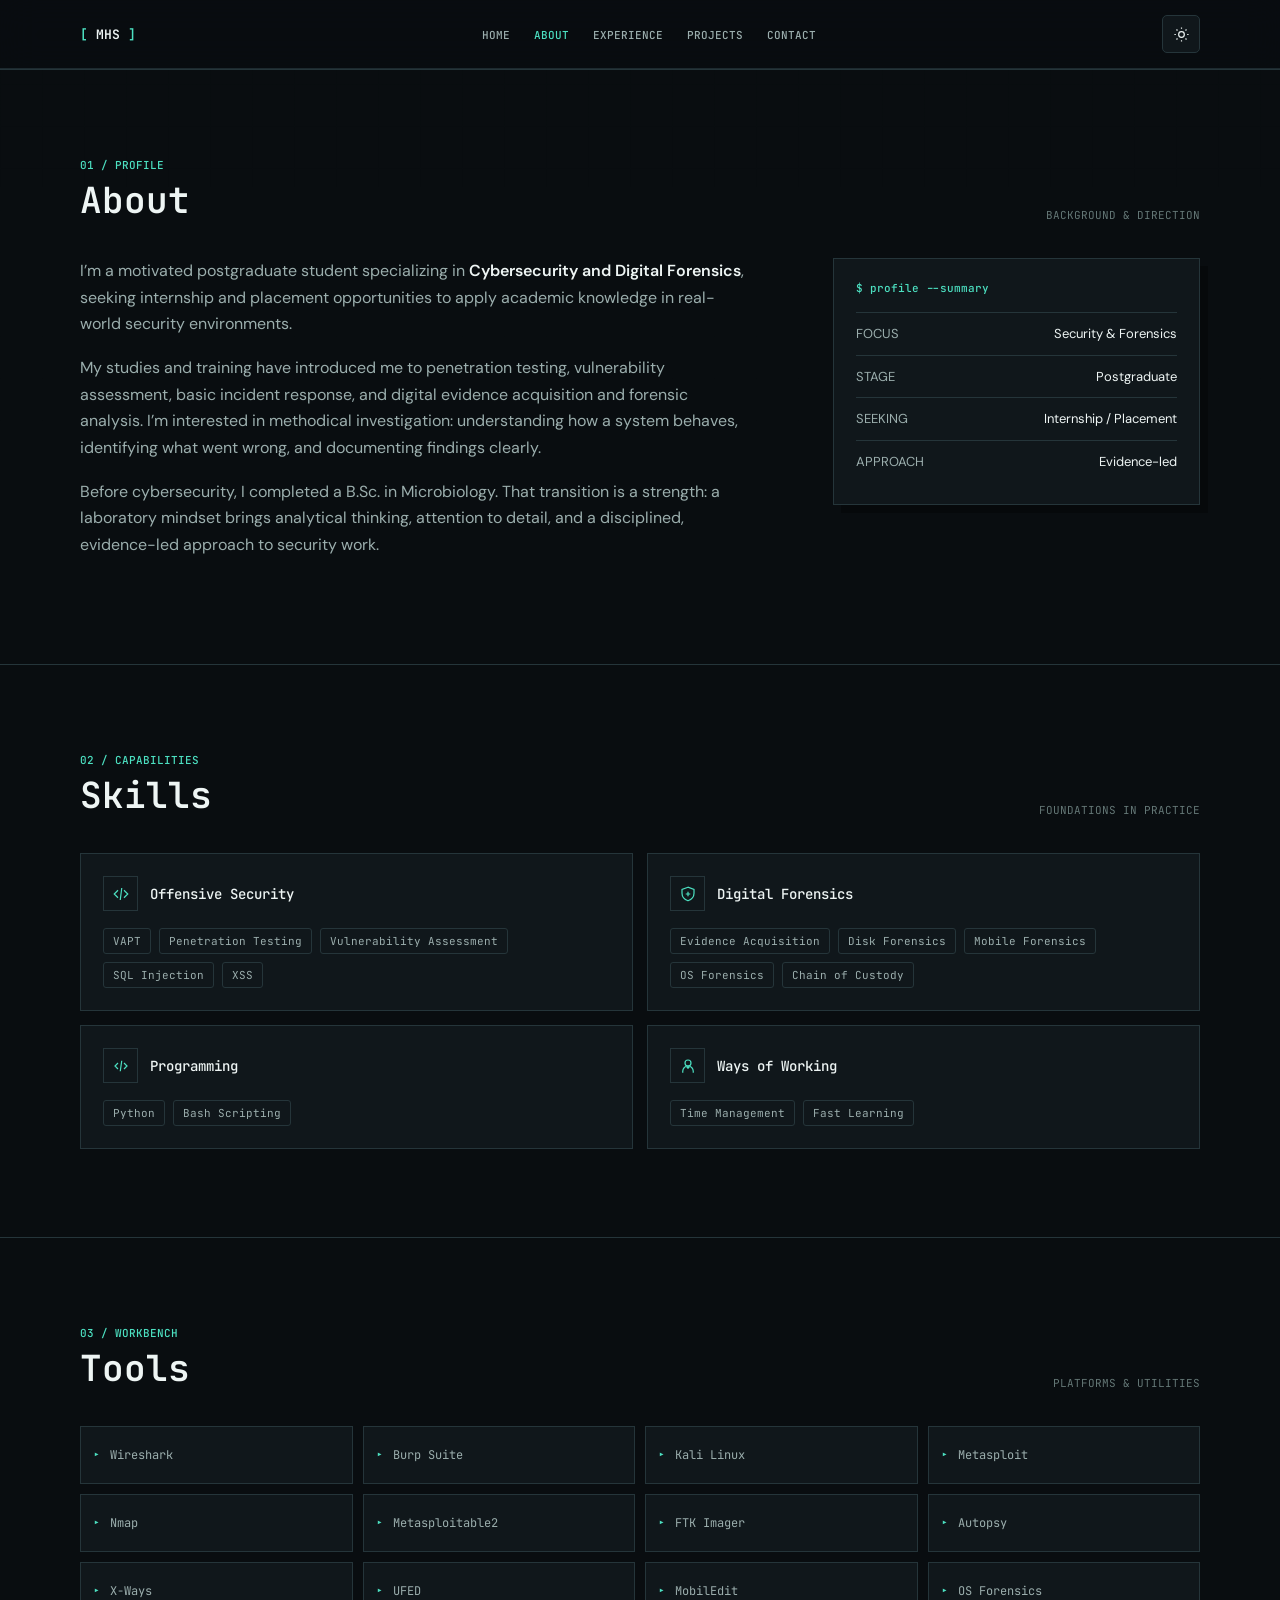
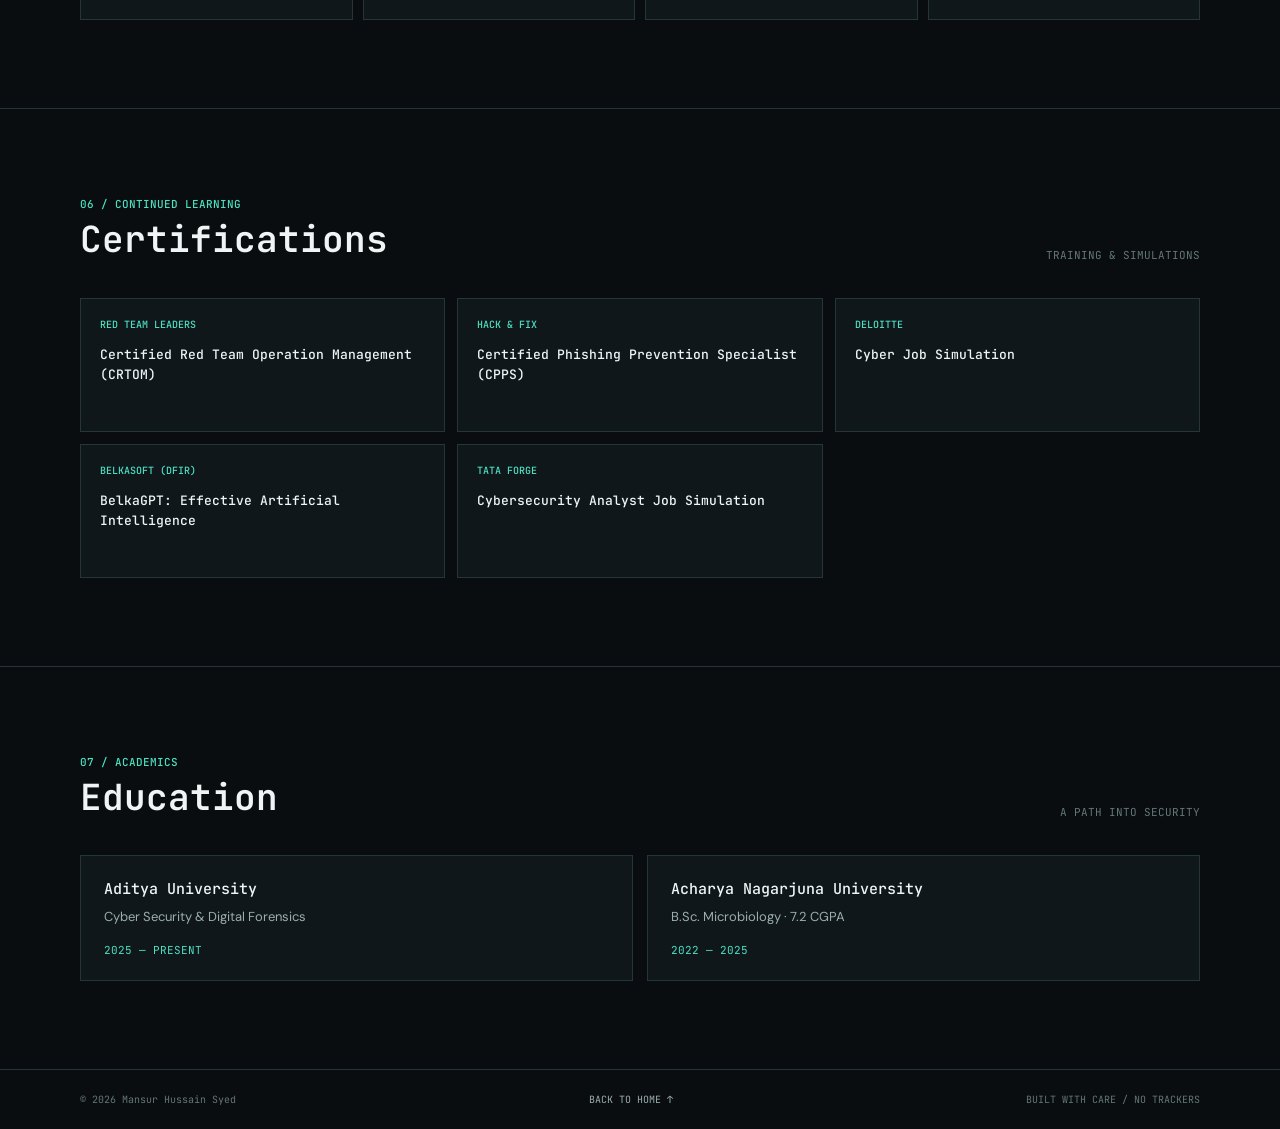
==== about.html @ 6e328277 "Add portfolio website" ====
<!doctype html>
<html lang="en">
<head>
  <meta charset="utf-8">
  <meta name="viewport" content="width=device-width, initial-scale=1">
  <meta name="theme-color" content="#090d10">
  <meta name="description" content="Skills, tools, certifications and education in Cyber Security and Digital Forensics.">
  <meta property="og:type" content="website">
  <meta property="og:title" content="About | Mansur Hussain Syed">
  <meta property="og:description" content="Skills, tools, certifications and education in Cyber Security and Digital Forensics.">
  <title>About | Mansur Hussain Syed</title>
  <link rel="icon" href="data:image/svg+xml,%3Csvg xmlns='http://www.w3.org/2000/svg' viewBox='0 0 100 100'%3E%3Ctext y='.9em' font-size='84'%3E%F0%9F%94%92%3C/text%3E%3C/svg%3E">
  <link rel="preconnect" href="https://fonts.googleapis.com">
  <link rel="preconnect" href="https://fonts.gstatic.com" crossorigin>
  <link href="https://fonts.googleapis.com/css2?family=DM+Sans:wght@400;500;600;700&family=JetBrains+Mono:wght@400;500;600;700&display=swap" rel="stylesheet">
  <link rel="stylesheet" href="styles.css">
</head>
<body data-page="about">
  <a class="skip-link" href="#main">Skip to content</a>
  <header class="site-header">
    <div class="wrap nav-shell">
      <a class="brand" href="index.html" aria-label="Mansur Hussain Syed, home"><span class="brand-mark">[</span> MHS <span class="brand-mark">]</span></a>
      <nav aria-label="Main navigation"><ul class="nav-links" id="nav-links"><li><a href="index.html">HOME</a></li><li><a href="about.html" aria-current="page">ABOUT</a></li><li><a href="experience.html">EXPERIENCE</a></li><li><a href="projects.html">PROJECTS</a></li><li><a href="contact.html">CONTACT</a></li></ul></nav>
      <div class="nav-right">
        <button class="icon-button" id="theme-toggle" type="button" aria-label="Switch to light theme" title="Switch theme"><svg id="theme-icon" viewBox="0 0 24 24" fill="none" stroke="currentColor" stroke-width="1.7" aria-hidden="true"><circle cx="12" cy="12" r="4"/><path d="M12 2v2m0 16v2M4.93 4.93l1.42 1.42m11.3 11.3 1.42 1.42M2 12h2m16 0h2M4.93 19.07l1.42-1.42m11.3-11.3 1.42-1.42"/></svg></button>
        <button class="icon-button menu-toggle" id="menu-toggle" type="button" aria-expanded="false" aria-controls="nav-links" aria-label="Open navigation menu" title="Open menu"><svg viewBox="0 0 24 24" fill="none" stroke="currentColor" stroke-width="1.7" aria-hidden="true"><path d="M4 7h16M4 12h16M4 17h16"/></svg></button>
      </div>
    </div>
  </header>
  <main id="main">
<section id="about" aria-labelledby="about-title">
      <div class="wrap reveal">
        <div class="section-head"><div><p class="section-index">01 / PROFILE</p><h2 class="section-title" id="about-title">About</h2></div><p class="section-note">BACKGROUND &amp; DIRECTION</p></div>
        <div class="about-layout">
          <div class="about-copy">
            <p>I’m a motivated postgraduate student specializing in <strong>Cybersecurity and Digital Forensics</strong>, seeking internship and placement opportunities to apply academic knowledge in real-world security environments.</p>
            <p>My studies and training have introduced me to penetration testing, vulnerability assessment, basic incident response, and digital evidence acquisition and forensic analysis. I’m interested in methodical investigation: understanding how a system behaves, identifying what went wrong, and documenting findings clearly.</p>
            <p>Before cybersecurity, I completed a B.Sc. in Microbiology. That transition is a strength: a laboratory mindset brings analytical thinking, attention to detail, and a disciplined, evidence-led approach to security work.</p>
          </div>
          <aside class="about-aside" aria-label="Current profile">
            <p class="aside-label">$ profile --summary</p>
            <div class="aside-row"><span>FOCUS</span><span>Security &amp; Forensics</span></div>
            <div class="aside-row"><span>STAGE</span><span>Postgraduate</span></div>
            <div class="aside-row"><span>SEEKING</span><span>Internship / Placement</span></div>
            <div class="aside-row"><span>APPROACH</span><span>Evidence-led</span></div>
          </aside>
        </div>
      </div>
    </section>

<section id="skills" aria-labelledby="skills-title">
      <div class="wrap reveal">
        <div class="section-head"><div><p class="section-index">02 / CAPABILITIES</p><h2 class="section-title" id="skills-title">Skills</h2></div><p class="section-note">FOUNDATIONS IN PRACTICE</p></div>
        <div class="card-grid">
          <article class="panel skill-card"><div class="skill-head"><span class="skill-icon"><svg viewBox="0 0 24 24" fill="none" stroke="currentColor" stroke-width="1.6" aria-hidden="true"><path d="m8 7-5 5 5 5m8-10 5 5-5 5m-3-13-2 16"/></svg></span><h3>Offensive Security</h3></div><div class="tags"><span class="tag">VAPT</span><span class="tag">Penetration Testing</span><span class="tag">Vulnerability Assessment</span><span class="tag">SQL Injection</span><span class="tag">XSS</span></div></article>
          <article class="panel skill-card"><div class="skill-head"><span class="skill-icon"><svg viewBox="0 0 24 24" fill="none" stroke="currentColor" stroke-width="1.6" aria-hidden="true"><path d="M12 3 4 6v5c0 5 3.4 8.3 8 10 4.6-1.7 8-5 8-10V6l-8-3Z"/><path d="M9 12h6m-3-3v6"/></svg></span><h3>Digital Forensics</h3></div><div class="tags"><span class="tag">Evidence Acquisition</span><span class="tag">Disk Forensics</span><span class="tag">Mobile Forensics</span><span class="tag">OS Forensics</span><span class="tag">Chain of Custody</span></div></article>
          <article class="panel skill-card"><div class="skill-head"><span class="skill-icon"><svg viewBox="0 0 24 24" fill="none" stroke="currentColor" stroke-width="1.6" aria-hidden="true"><path d="m8 8-4 4 4 4m8-8 4 4-4 4m-3-11-2 14"/></svg></span><h3>Programming</h3></div><div class="tags"><span class="tag">Python</span><span class="tag">Bash Scripting</span></div></article>
          <article class="panel skill-card"><div class="skill-head"><span class="skill-icon"><svg viewBox="0 0 24 24" fill="none" stroke="currentColor" stroke-width="1.6" aria-hidden="true"><circle cx="12" cy="8" r="4"/><path d="M5 21v-2a7 7 0 0 1 14 0v2M12 12v4m-2-2h4"/></svg></span><h3>Ways of Working</h3></div><div class="tags"><span class="tag">Time Management</span><span class="tag">Fast Learning</span></div></article>
        </div>
      </div>
    </section>

<section id="tools" aria-labelledby="tools-title">
      <div class="wrap reveal">
        <div class="section-head"><div><p class="section-index">03 / WORKBENCH</p><h2 class="section-title" id="tools-title">Tools</h2></div><p class="section-note">PLATFORMS &amp; UTILITIES</p></div>
        <div class="tools-grid" aria-label="Security and forensic tools"><div class="tool">Wireshark</div><div class="tool">Burp Suite</div><div class="tool">Kali Linux</div><div class="tool">Metasploit</div><div class="tool">Nmap</div><div class="tool">Metasploitable2</div><div class="tool">FTK Imager</div><div class="tool">Autopsy</div><div class="tool">X-Ways</div><div class="tool">UFED</div><div class="tool">MobilEdit</div><div class="tool">OS Forensics</div></div>
      </div>
    </section>

<section id="certifications" aria-labelledby="certifications-title">
      <div class="wrap reveal">
        <div class="section-head"><div><p class="section-index">06 / CONTINUED LEARNING</p><h2 class="section-title" id="certifications-title">Certifications</h2></div><p class="section-note">TRAINING &amp; SIMULATIONS</p></div>
        <div class="cert-grid">
          <article class="panel cert"><p class="cert-issuer">Red Team Leaders</p><h3>Certified Red Team Operation Management (CRTOM)</h3></article>
          <article class="panel cert"><p class="cert-issuer">Hack &amp; Fix</p><h3>Certified Phishing Prevention Specialist (CPPS)</h3></article>
          <article class="panel cert"><p class="cert-issuer">Deloitte</p><h3>Cyber Job Simulation</h3></article>
          <article class="panel cert"><p class="cert-issuer">Belkasoft (DFIR)</p><h3>BelkaGPT: Effective Artificial Intelligence</h3></article>
          <article class="panel cert"><p class="cert-issuer">TATA Forge</p><h3>Cybersecurity Analyst Job Simulation</h3></article>
        </div>
      </div>
    </section>

<section id="education" aria-labelledby="education-title">
      <div class="wrap reveal">
        <div class="section-head"><div><p class="section-index">07 / ACADEMICS</p><h2 class="section-title" id="education-title">Education</h2></div><p class="section-note">A PATH INTO SECURITY</p></div>
        <div class="education-grid">
          <article class="panel education-card"><h3>Aditya University</h3><p>Cyber Security &amp; Digital Forensics</p><p class="edu-date">2025 — PRESENT</p></article>
          <article class="panel education-card"><h3>Acharya Nagarjuna University</h3><p>B.Sc. Microbiology · 7.2 CGPA</p><p class="edu-date">2022 — 2025</p></article>
        </div>
      </div>
    </section>
  </main>
  <footer class="site-footer"><div class="wrap footer-inner"><span>© 2026 Mansur Hussain Syed</span><a href="index.html">BACK TO HOME ↑</a><span>BUILT WITH CARE / NO TRACKERS</span></div></footer>
  <script src="script.js"></script>
</body>
</html>
---- styles.css ----
:root {
      color-scheme: dark;
      --bg: #090d10;
      --surface: #10171b;
      --surface-2: #141e22;
      --line: #25353a;
      --text: #eef5f4;
      --muted: #9baead;
      --faint: #647776;
      --accent: #4ce0c1;
      --accent-dim: rgba(76, 224, 193, .12);
      --shadow: rgba(0, 0, 0, .28);
      --mono: "JetBrains Mono", Consolas, monospace;
      --sans: "DM Sans", "Segoe UI", sans-serif;
      --content: 1120px;
    }
    :root[data-theme="light"] {
      color-scheme: light;
      --bg: #f1f6f4;
      --surface: #ffffff;
      --surface-2: #e8f1ee;
      --line: #cad9d5;
      --text: #12221f;
      --muted: #4f6661;
      --faint: #70847f;
      --accent: #007e69;
      --accent-dim: rgba(0, 126, 105, .1);
      --shadow: rgba(19, 46, 39, .08);
    }
    *, *::before, *::after { box-sizing: border-box; }
    html { scroll-behavior: smooth; scroll-padding-top: 88px; }
    body { margin: 0; background: var(--bg); color: var(--text); font-family: var(--sans); line-height: 1.65; transition: background .25s, color .25s; }
    body::before { position: fixed; inset: 0; z-index: -1; content: ""; opacity: .16; pointer-events: none; background-image: linear-gradient(rgba(76,224,193,.035) 1px, transparent 1px), linear-gradient(90deg, rgba(76,224,193,.035) 1px, transparent 1px); background-size: 42px 42px; mask-image: linear-gradient(to bottom, black, transparent 75%); }
    a { color: inherit; }
    button, input, textarea { font: inherit; }
    button, a { -webkit-tap-highlight-color: transparent; }
    button:focus-visible, a:focus-visible, input:focus-visible, textarea:focus-visible { outline: 2px solid var(--accent); outline-offset: 4px; }
    ::selection { color: var(--bg); background: var(--accent); }
    .wrap { width: min(calc(100% - 48px), var(--content)); margin-inline: auto; }
    .mono { font-family: var(--mono); }
    .skip-link { position: fixed; top: 8px; left: 8px; z-index: 100; padding: 10px 14px; transform: translateY(-160%); background: var(--accent); color: #06100e; }
    .skip-link:focus { transform: translateY(0); }
    .site-header { position: sticky; top: 0; z-index: 20; border-bottom: 1px solid color-mix(in srgb, var(--line) 75%, transparent); background: color-mix(in srgb, var(--bg) 88%, transparent); backdrop-filter: blur(18px); }
    .nav-shell { min-height: 68px; display: flex; align-items: center; justify-content: space-between; gap: 22px; }
    .brand { text-decoration: none; font: 600 13px var(--mono); white-space: nowrap; }
    .brand-mark { color: var(--accent); }
    .nav-right, .nav-links { display: flex; align-items: center; }
    .nav-right { gap: 18px; }
    .nav-links { gap: clamp(12px, 2vw, 24px); list-style: none; margin: 0; padding: 0; }
    .nav-links a { color: var(--muted); text-decoration: none; font: 500 11px var(--mono); transition: color .2s; }
    .nav-links a:hover { color: var(--accent); }
    .icon-button { width: 38px; height: 38px; display: inline-grid; place-items: center; padding: 0; border: 1px solid var(--line); border-radius: 5px; background: var(--surface); color: var(--text); cursor: pointer; transition: border-color .2s, color .2s, box-shadow .2s; }
    .icon-button:hover { border-color: var(--accent); color: var(--accent); box-shadow: 0 0 18px var(--accent-dim); }
    .icon-button svg { width: 17px; height: 17px; }
    .menu-toggle { display: none; }
    .hero { min-height: min(770px, calc(100svh - 68px)); display: grid; align-items: center; padding-block: 92px 110px; position: relative; overflow: hidden; }
    .hero::after { content: ""; position: absolute; width: 420px; height: 420px; border: 1px solid var(--line); border-radius: 50%; right: -220px; top: 12%; box-shadow: 0 0 0 45px color-mix(in srgb, var(--line) 25%, transparent), 0 0 0 90px color-mix(in srgb, var(--line) 14%, transparent); pointer-events: none; }
    .hero-inner { position: relative; z-index: 1; max-width: 830px; }
    .eyebrow { margin: 0 0 20px; color: var(--accent); font: 500 12px var(--mono); letter-spacing: 0; }
    .hero h1 { max-width: 850px; margin: 0; font: 600 clamp(42px, 7.4vw, 82px)/1.08 var(--mono); letter-spacing: 0; }
    .hero h1 span { color: var(--accent); }
    .terminal-line { min-height: 36px; display: flex; align-items: center; gap: 10px; margin: 26px 0 14px; color: var(--muted); font: 500 clamp(14px, 2vw, 18px) var(--mono); }
    .terminal-prompt { color: var(--accent); }
    .typed-role { color: var(--text); }
    .cursor { width: 9px; height: 1.05em; background: var(--accent); animation: blink 1s steps(2, start) infinite; }
    @keyframes blink { to { visibility: hidden; } }
    .hero-copy { max-width: 630px; margin: 0; color: var(--muted); font-size: 17px; }
    .hero-actions { display: flex; flex-wrap: wrap; gap: 12px; margin-top: 32px; }
    .button { min-height: 46px; display: inline-flex; align-items: center; justify-content: center; gap: 9px; padding: 11px 16px; border: 1px solid var(--line); border-radius: 4px; background: transparent; color: var(--text); text-decoration: none; font: 500 12px var(--mono); transition: transform .2s, border-color .2s, background .2s, box-shadow .2s; cursor: pointer; }
    .button:hover { transform: translateY(-2px); border-color: var(--accent); box-shadow: 0 0 20px var(--accent-dim); }
    .button-primary { border-color: var(--accent); background: var(--accent); color: #05120f; }
    .button-primary:hover { background: transparent; color: var(--accent); }
    .button svg { width: 15px; height: 15px; }
    .hero-meta { display: flex; flex-wrap: wrap; gap: 20px; margin-top: 52px; color: var(--faint); font: 11px var(--mono); }
    .hero-meta span::before { content: "// "; color: var(--accent); }
    section { padding-block: 88px; border-top: 1px solid var(--line); }
    .section-head { display: flex; align-items: end; justify-content: space-between; gap: 18px; margin-bottom: 36px; }
    .section-index { margin: 0 0 7px; color: var(--accent); font: 500 11px var(--mono); }
    .section-title { margin: 0; font: 600 clamp(25px, 4vw, 36px)/1.2 var(--mono); letter-spacing: 0; }
    .section-note { margin: 0; color: var(--faint); font: 11px var(--mono); }
    .about-layout { display: grid; grid-template-columns: 1.5fr .8fr; gap: 64px; align-items: start; }
    .about-copy p { max-width: 670px; margin: 0 0 18px; color: var(--muted); font-size: 16px; }
    .about-copy strong { color: var(--text); font-weight: 600; }
    .about-aside { padding: 22px; border: 1px solid var(--line); background: var(--surface); box-shadow: 8px 8px 0 var(--shadow); }
    .aside-label { margin: 0 0 17px; color: var(--accent); font: 500 11px var(--mono); }
    .aside-row { display: flex; justify-content: space-between; gap: 14px; padding: 10px 0; border-top: 1px solid var(--line); color: var(--muted); font-size: 13px; }
    .aside-row span:last-child { color: var(--text); text-align: right; }
    .card-grid { display: grid; grid-template-columns: repeat(2, minmax(0, 1fr)); gap: 14px; }
    .panel { min-width: 0; border: 1px solid var(--line); background: var(--surface); transition: transform .22s, border-color .22s, box-shadow .22s; }
    .panel:hover { transform: translateY(-3px); border-color: var(--accent); box-shadow: 0 8px 28px var(--shadow), 0 0 18px var(--accent-dim); }
    .skill-card { padding: 22px; }
    .skill-head { display: flex; align-items: center; gap: 12px; margin-bottom: 17px; }
    .skill-icon { width: 35px; height: 35px; flex: 0 0 auto; display: grid; place-items: center; border: 1px solid var(--line); color: var(--accent); }
    .skill-icon svg { width: 18px; height: 18px; }
    .skill-card h3 { margin: 0; font: 500 14px var(--mono); }
    .tags { display: flex; flex-wrap: wrap; gap: 8px; }
    .tag { padding: 5px 9px; border: 1px solid var(--line); border-radius: 3px; color: var(--muted); font: 11px var(--mono); }
    .tools-grid { display: grid; grid-template-columns: repeat(4, minmax(0, 1fr)); gap: 10px; }
    .tool { min-height: 58px; display: flex; align-items: center; gap: 10px; padding: 12px; border: 1px solid var(--line); background: var(--surface); color: var(--muted); font: 12px var(--mono); transition: border-color .2s, color .2s, background .2s; }
    .tool::before { content: "▸"; color: var(--accent); }
    .tool:hover { border-color: var(--accent); color: var(--text); background: var(--surface-2); }
    .timeline { position: relative; margin-left: 9px; padding-left: 29px; border-left: 1px solid var(--line); }
    .timeline-item { position: relative; padding: 0 0 34px; }
    .timeline-item:last-child { padding-bottom: 0; }
    .timeline-item::before { position: absolute; top: 6px; left: -35px; width: 11px; height: 11px; content: ""; border: 2px solid var(--accent); border-radius: 50%; background: var(--bg); box-shadow: 0 0 12px var(--accent-dim); }
    .timeline-top { display: flex; flex-wrap: wrap; align-items: baseline; justify-content: space-between; gap: 6px 16px; }
    .timeline-item h3 { margin: 0; font: 500 16px var(--mono); }
    .timeline-date { color: var(--accent); font: 11px var(--mono); }
    .timeline-role { margin: 5px 0 8px; color: var(--muted); font-size: 13px; }
    .timeline-item p:last-child { max-width: 800px; margin: 0; color: var(--muted); font-size: 14px; }
    .research-card { position: relative; padding: 30px; overflow: hidden; }
    .research-card::after { content: "PAPER / 2026"; position: absolute; right: 18px; bottom: 12px; color: var(--faint); opacity: .5; font: 10px var(--mono); }
    .research-type { margin: 0 0 12px; color: var(--accent); font: 500 11px var(--mono); }
    .research-card h3 { max-width: 800px; margin: 0 0 14px; font: 500 clamp(18px, 3vw, 25px)/1.45 var(--mono); }
    .research-card p { max-width: 770px; margin: 0 0 8px; color: var(--muted); font-size: 14px; }
    .text-link { display: inline-flex; gap: 8px; align-items: center; margin-top: 16px; color: var(--accent); text-decoration: none; font: 500 12px var(--mono); }
    .text-link:hover { text-decoration: underline; text-underline-offset: 4px; }
    .cert-grid { display: grid; grid-template-columns: repeat(3, minmax(0, 1fr)); gap: 12px; }
    .cert { min-height: 134px; padding: 19px; }
    .cert-issuer { margin: 0 0 14px; color: var(--accent); font: 500 10px var(--mono); text-transform: uppercase; }
    .cert h3 { margin: 0; font: 500 13px/1.6 var(--mono); }
    .education-grid { display: grid; grid-template-columns: repeat(2, minmax(0, 1fr)); gap: 14px; }
    .education-card { padding: 23px; }
    .education-card h3 { margin: 0 0 7px; font: 500 15px var(--mono); }
    .education-card p { margin: 0; color: var(--muted); font-size: 13px; }
    .education-card .edu-date { margin-top: 16px; color: var(--accent); font: 11px var(--mono); }
    .project-grid { display: grid; grid-template-columns: repeat(3, minmax(0, 1fr)); gap: 14px; }
    .project-card { min-height: 226px; display: flex; flex-direction: column; padding: 21px; }
    .project-card .project-count { color: var(--accent); font: 11px var(--mono); }
    .project-card h3 { margin: 23px 0 9px; font: 500 15px var(--mono); }
    .project-card p { margin: 0; color: var(--muted); font-size: 13px; }
    .project-card .text-link { margin-top: auto; padding-top: 18px; }
    .todo { color: var(--accent); font: 10px var(--mono); }
    .language-list { display: flex; flex-wrap: wrap; gap: 10px; }
    .language { display: inline-flex; align-items: center; gap: 10px; padding: 10px 14px; border: 1px solid var(--line); background: var(--surface); font: 12px var(--mono); }
    .language::before { content: ""; width: 7px; height: 7px; border-radius: 50%; background: var(--accent); box-shadow: 0 0 10px var(--accent-dim); }
    .contact-layout { display: grid; grid-template-columns: .8fr 1.2fr; gap: 50px; align-items: start; }
    .contact-copy p { max-width: 400px; color: var(--muted); }
    .contact-email { display: inline-block; margin: 8px 0 22px; color: var(--accent); font: 500 clamp(14px, 2vw, 17px) var(--mono); text-decoration: none; overflow-wrap: anywhere; }
    .social-links { display: flex; flex-wrap: wrap; gap: 9px; }
    .social-links a { padding: 8px 10px; border: 1px solid var(--line); color: var(--muted); text-decoration: none; font: 11px var(--mono); transition: border-color .2s, color .2s; }
    .social-links a:hover { border-color: var(--accent); color: var(--accent); }
    .contact-form { display: grid; gap: 14px; padding: 23px; border: 1px solid var(--line); background: var(--surface); }
    .form-row { display: grid; grid-template-columns: repeat(2, minmax(0, 1fr)); gap: 12px; }
    .field { display: grid; gap: 7px; }
    .field label { color: var(--muted); font: 11px var(--mono); }
    .field input, .field textarea { width: 100%; padding: 11px 12px; border: 1px solid var(--line); border-radius: 3px; background: var(--bg); color: var(--text); font-size: 14px; }
    .field textarea { min-height: 124px; resize: vertical; }
    .contact-form .button { justify-self: start; }
    .site-footer { padding-block: 23px; border-top: 1px solid var(--line); }
    .footer-inner { display: flex; flex-wrap: wrap; justify-content: space-between; gap: 10px; color: var(--faint); font: 10px var(--mono); }
    .footer-inner a { color: var(--muted); text-decoration: none; }
    .footer-inner a:hover { color: var(--accent); }
    .reveal { opacity: 0; transform: translateY(16px); transition: opacity .6s ease, transform .6s ease; }
    .reveal.is-visible { opacity: 1; transform: translateY(0); }
    @media (prefers-reduced-motion: reduce) {
      *, *::before, *::after { scroll-behavior: auto !important; animation-duration: .01ms !important; animation-iteration-count: 1 !important; transition-duration: .01ms !important; }
      .reveal { opacity: 1; transform: none; }
    }
    @media (max-width: 900px) {
      .nav-shell { gap: 14px; }
      .nav-links { gap: 12px; }
      .nav-links a { font-size: 10px; }
      .about-layout { gap: 34px; }
      .tools-grid { grid-template-columns: repeat(3, minmax(0, 1fr)); }
      .cert-grid { grid-template-columns: repeat(2, minmax(0, 1fr)); }
    }
    @media (max-width: 680px) {
      .wrap { width: min(calc(100% - 36px), var(--content)); }
      .nav-shell { min-height: 62px; }
      .brand { font-size: 12px; }
      .menu-toggle { display: inline-grid; }
      .nav-right { gap: 8px; }
      .nav-links { position: absolute; top: 61px; left: 0; right: 0; display: none; align-items: stretch; flex-direction: column; gap: 0; padding: 8px 18px 14px; border-bottom: 1px solid var(--line); background: var(--bg); }
      .nav-links.is-open { display: flex; }
      .nav-links a { display: block; padding: 11px 0; font-size: 11px; }
      .hero { min-height: auto; padding-block: 88px 76px; }
      .hero::after { right: -310px; top: 10%; }
      .hero h1 { font-size: clamp(39px, 12vw, 59px); overflow-wrap: anywhere; }
      .hero-copy { font-size: 15px; }
      .hero-meta { margin-top: 36px; gap: 11px 16px; }
      section { padding-block: 68px; }
      .section-head { align-items: start; flex-direction: column; margin-bottom: 27px; }
      .section-note { display: none; }
      .about-layout, .contact-layout { grid-template-columns: 1fr; gap: 24px; }
      .about-aside { max-width: 480px; }
      .card-grid, .education-grid { grid-template-columns: 1fr; }
      .tools-grid { grid-template-columns: repeat(2, minmax(0, 1fr)); }
      .cert-grid { grid-template-columns: repeat(2, minmax(0, 1fr)); }
      .project-grid { grid-template-columns: 1fr; }
      .project-card { min-height: 190px; }
      .research-card { padding: 22px; }
      .form-row { grid-template-columns: 1fr; }
    }
    @media (max-width: 380px) {
      .wrap { width: calc(100% - 28px); }
      .hero-actions .button { flex: 1 1 100%; }
      .tools-grid, .cert-grid { grid-template-columns: 1fr; }
    }
    .nav-links a[aria-current="page"] { color: var(--accent); }
    @media print {
      :root, :root[data-theme="light"] { color-scheme: light; --bg: #fff; --surface: #fff; --surface-2: #fff; --line: #bbb; --text: #111; --muted: #333; --faint: #555; --accent: #06745f; --accent-dim: transparent; --shadow: transparent; }
      body::before, .site-header, .hero::after, .hero-actions, .site-footer, .contact-form { display: none !important; }
      .hero { min-height: 0; padding: 20px 0 34px; }
      .hero h1 { font-size: 36px; }
      section { padding-block: 25px; break-inside: avoid; }
      .panel, .about-aside { box-shadow: none; }
      .reveal { opacity: 1; transform: none; }
    }
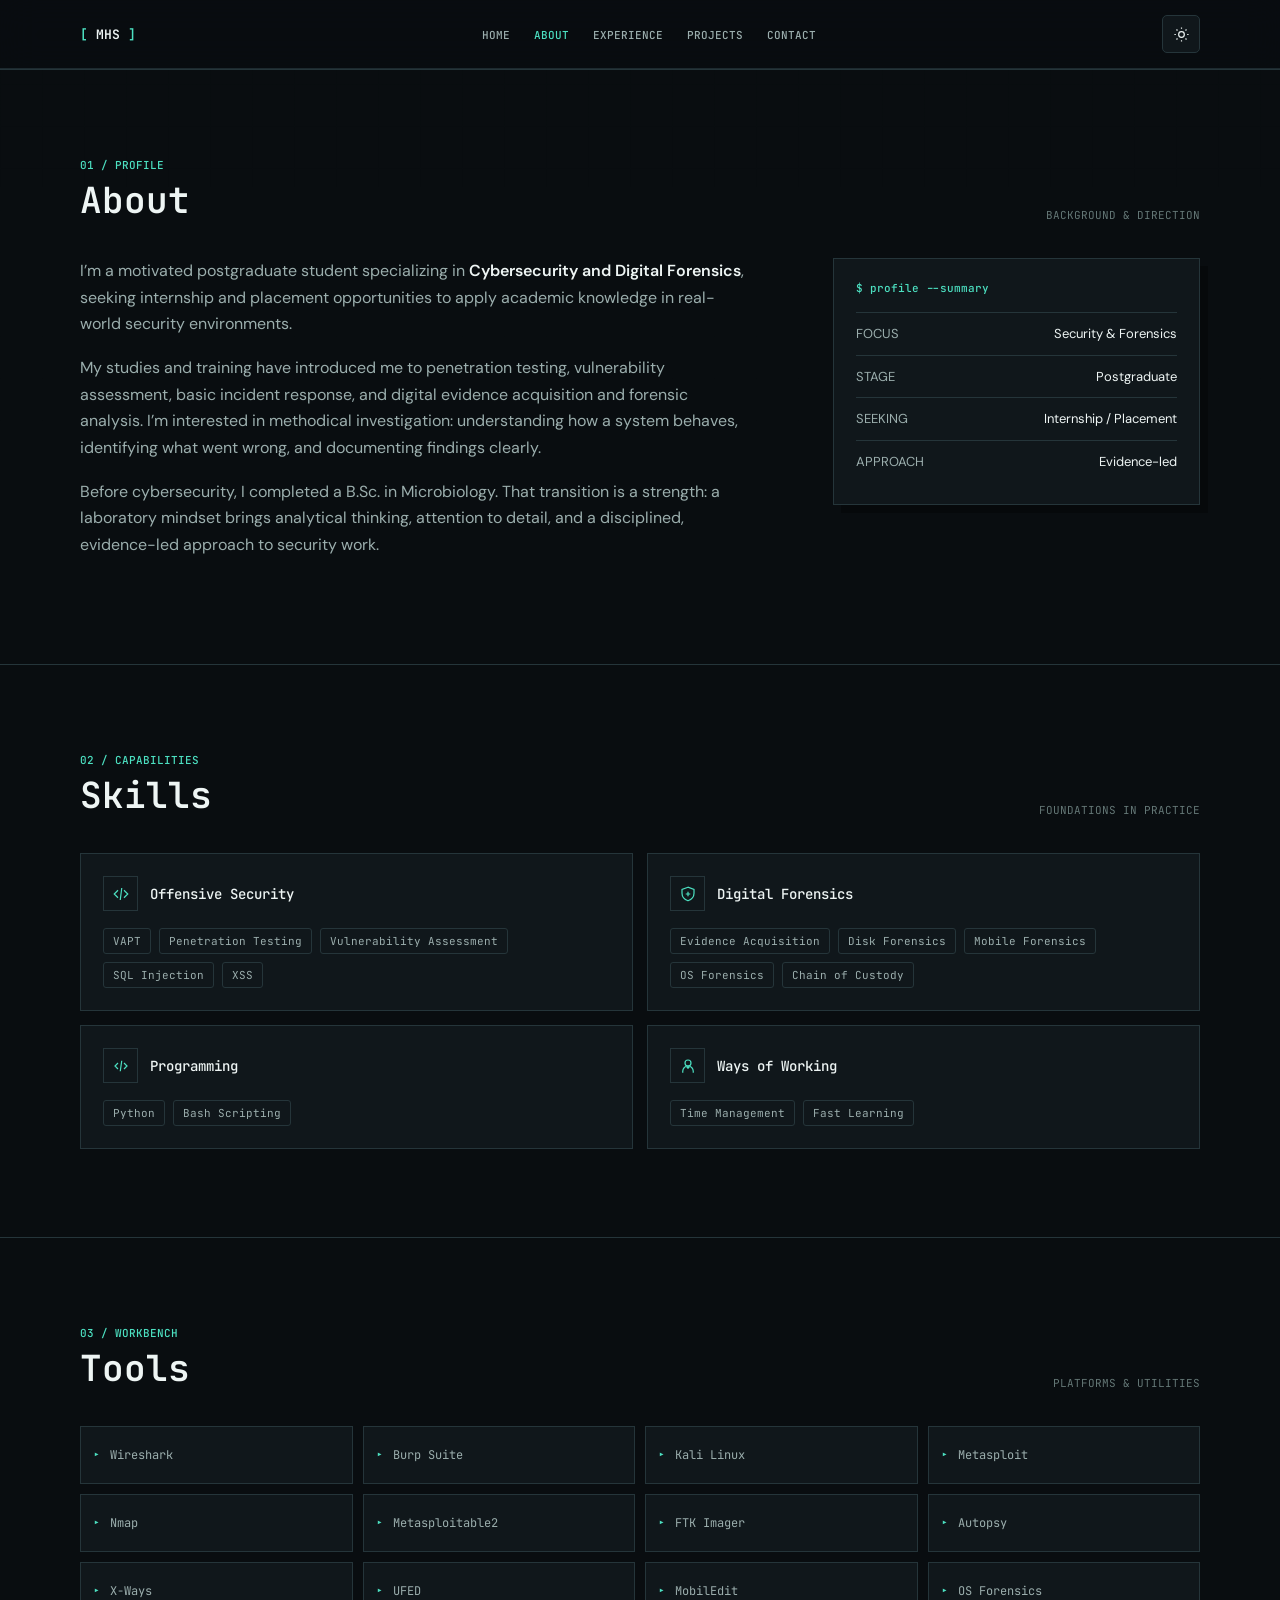
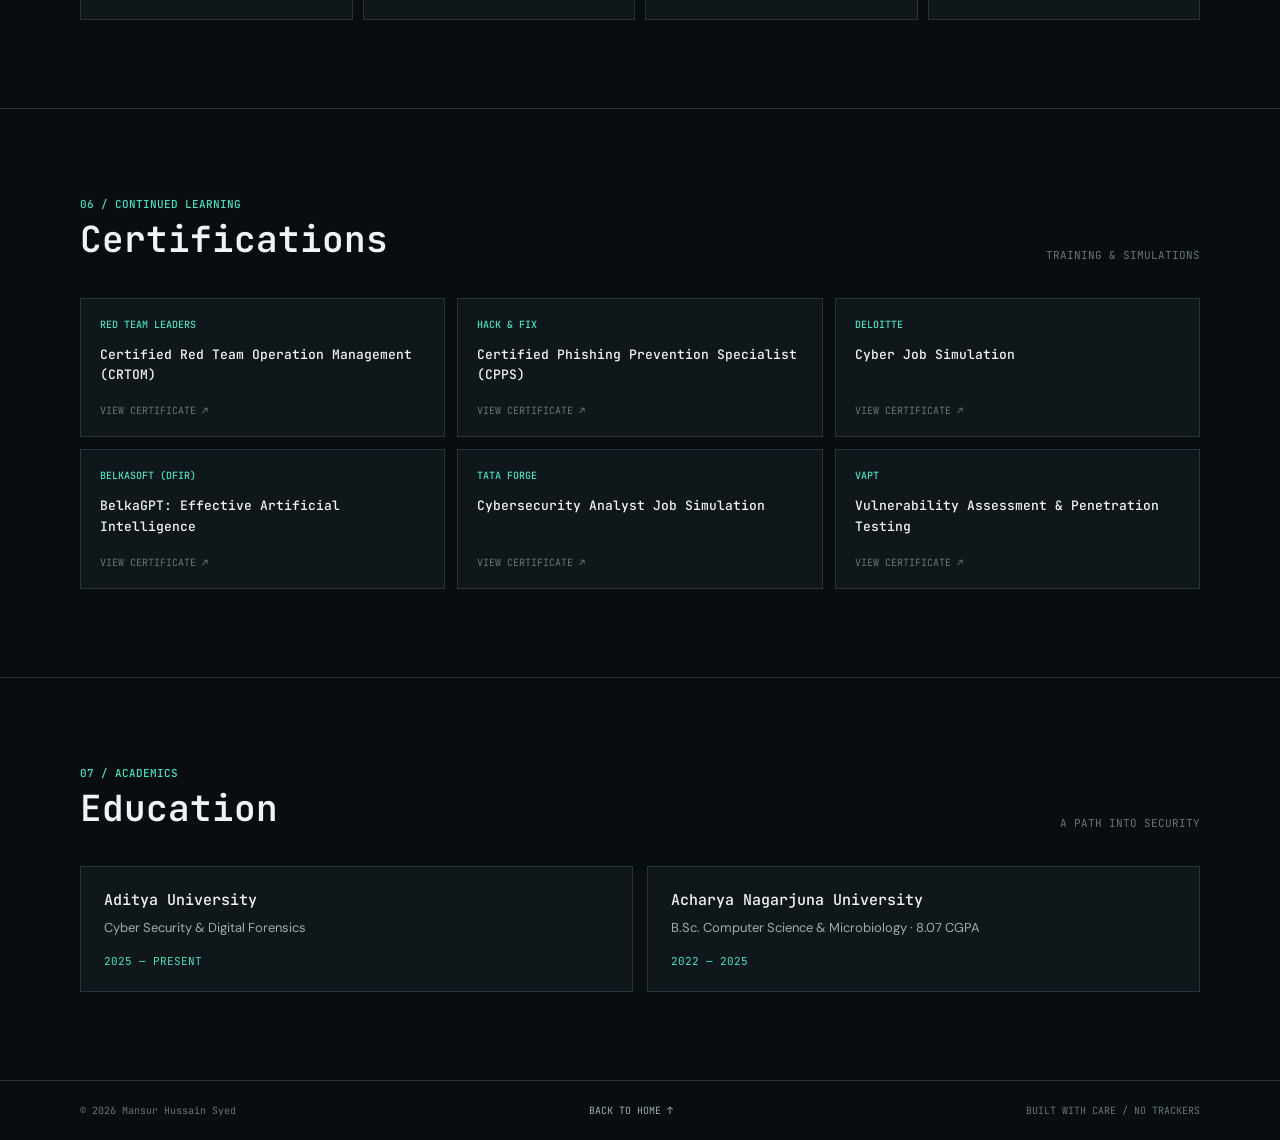
==== commit efc0c8b5: "Update portfolio profile and research" ====
--- a/about.html
+++ b/about.html
@@ -71,12 +71,20 @@
       <div class="wrap reveal">
         <div class="section-head"><div><p class="section-index">06 / CONTINUED LEARNING</p><h2 class="section-title" id="certifications-title">Certifications</h2></div><p class="section-note">TRAINING &amp; SIMULATIONS</p></div>
         <div class="cert-grid">
-          <article class="panel cert"><p class="cert-issuer">Red Team Leaders</p><h3>Certified Red Team Operation Management (CRTOM)</h3></article>
-          <article class="panel cert"><p class="cert-issuer">Hack &amp; Fix</p><h3>Certified Phishing Prevention Specialist (CPPS)</h3></article>
-          <article class="panel cert"><p class="cert-issuer">Deloitte</p><h3>Cyber Job Simulation</h3></article>
-          <article class="panel cert"><p class="cert-issuer">Belkasoft (DFIR)</p><h3>BelkaGPT: Effective Artificial Intelligence</h3></article>
-          <article class="panel cert"><p class="cert-issuer">TATA Forge</p><h3>Cybersecurity Analyst Job Simulation</h3></article>
+          <button class="panel cert cert-trigger" type="button" data-certificate-image="images/certificates/red-team-leaders-crtom.png" aria-haspopup="dialog"><span class="cert-issuer">Red Team Leaders</span><span class="cert-title">Certified Red Team Operation Management (CRTOM)</span><span class="cert-open">VIEW CERTIFICATE ↗</span></button>
+          <button class="panel cert cert-trigger" type="button" data-certificate-image="images/certificates/hack-and-fix-cpps.png" aria-haspopup="dialog"><span class="cert-issuer">Hack &amp; Fix</span><span class="cert-title">Certified Phishing Prevention Specialist (CPPS)</span><span class="cert-open">VIEW CERTIFICATE ↗</span></button>
+          <button class="panel cert cert-trigger" type="button" data-certificate-image="images/certificates/deloitte-cyber-job-simulation.png" aria-haspopup="dialog"><span class="cert-issuer">Deloitte</span><span class="cert-title">Cyber Job Simulation</span><span class="cert-open">VIEW CERTIFICATE ↗</span></button>
+          <button class="panel cert cert-trigger" type="button" data-certificate-image="images/certificates/belkasoft-belkagpt-ai.png" aria-haspopup="dialog"><span class="cert-issuer">Belkasoft (DFIR)</span><span class="cert-title">BelkaGPT: Effective Artificial Intelligence</span><span class="cert-open">VIEW CERTIFICATE ↗</span></button>
+          <button class="panel cert cert-trigger" type="button" data-certificate-image="images/certificates/tata-forge-cybersecurity-analyst.png" aria-haspopup="dialog"><span class="cert-issuer">TATA Forge</span><span class="cert-title">Cybersecurity Analyst Job Simulation</span><span class="cert-open">VIEW CERTIFICATE ↗</span></button>
+          <button class="panel cert cert-trigger" type="button" data-certificate-image="images/certificates/vapt-certificate.png" aria-haspopup="dialog"><span class="cert-issuer">VAPT</span><span class="cert-title">Vulnerability Assessment &amp; Penetration Testing</span><span class="cert-open">VIEW CERTIFICATE ↗</span></button>
         </div>
+        <dialog class="certificate-dialog" aria-labelledby="certificate-dialog-title">
+          <div class="certificate-dialog-head">
+            <h3 id="certificate-dialog-title"></h3>
+            <button class="icon-button certificate-close" type="button" aria-label="Close certificate">×</button>
+          </div>
+          <img class="certificate-image" alt="">
+        </dialog>
       </div>
     </section>
 
@@ -85,7 +93,7 @@
         <div class="section-head"><div><p class="section-index">07 / ACADEMICS</p><h2 class="section-title" id="education-title">Education</h2></div><p class="section-note">A PATH INTO SECURITY</p></div>
         <div class="education-grid">
           <article class="panel education-card"><h3>Aditya University</h3><p>Cyber Security &amp; Digital Forensics</p><p class="edu-date">2025 — PRESENT</p></article>
-          <article class="panel education-card"><h3>Acharya Nagarjuna University</h3><p>B.Sc. Microbiology · 7.2 CGPA</p><p class="edu-date">2022 — 2025</p></article>
+          <article class="panel education-card"><h3>Acharya Nagarjuna University</h3><p>B.Sc. Computer Science &amp; Microbiology · 8.07 CGPA</p><p class="edu-date">2022 — 2025</p></article>
         </div>
       </div>
     </section>
--- a/styles.css
+++ b/styles.css
@@ -118,8 +118,24 @@
     .text-link:hover { text-decoration: underline; text-underline-offset: 4px; }
     .cert-grid { display: grid; grid-template-columns: repeat(3, minmax(0, 1fr)); gap: 12px; }
     .cert { min-height: 134px; padding: 19px; }
+    .cert-trigger { display: flex; width: 100%; flex-direction: column; align-items: flex-start; text-align: left; cursor: pointer; }
     .cert-issuer { margin: 0 0 14px; color: var(--accent); font: 500 10px var(--mono); text-transform: uppercase; }
     .cert h3 { margin: 0; font: 500 13px/1.6 var(--mono); }
+    .cert-title { color: var(--text); font: 500 13px/1.6 var(--mono); }
+    .cert-open { margin-top: auto; padding-top: 18px; color: var(--faint); font: 10px var(--mono); }
+    .cert-trigger:hover .cert-open, .cert-trigger:focus-visible .cert-open { color: var(--accent); }
+    .certificate-dialog { width: min(1000px, calc(100% - 32px)); max-width: none; max-height: calc(100% - 32px); padding: 18px; border: 1px solid var(--line); background: var(--surface); color: var(--text); }
+    .certificate-dialog::backdrop { background: rgba(0, 0, 0, .82); }
+    .certificate-dialog-head { display: flex; align-items: center; justify-content: space-between; gap: 16px; margin-bottom: 14px; }
+    .certificate-dialog-head h3 { margin: 0; font: 500 13px/1.5 var(--mono); }
+    .certificate-image { display: block; width: 100%; max-height: calc(100vh - 110px); object-fit: contain; }
+    .certificate-close { flex: 0 0 auto; font-size: 21px; }
+    .presentation-dialog { width: min(1100px, calc(100vw - 32px)); max-width: none; max-height: calc(100% - 32px); padding: 18px; border: 1px solid var(--line); background: var(--surface); color: var(--text); }
+    .presentation-dialog::backdrop { background: rgba(0, 0, 0, .82); }
+    .presentation-dialog .certificate-dialog-head h3 { flex: 1 1 100%; min-width: 0; overflow-wrap: anywhere; }
+    .presentation-download { flex: 0 0 auto; color: var(--accent); text-decoration: none; font: 500 10px var(--mono); }
+    .presentation-download:hover { text-decoration: underline; text-underline-offset: 4px; }
+    .presentation-frame { display: block; width: 100%; height: min(72vh, 820px); border: 0; background: #fff; }
     .education-grid { display: grid; grid-template-columns: repeat(2, minmax(0, 1fr)); gap: 14px; }
     .education-card { padding: 23px; }
     .education-card h3 { margin: 0 0 7px; font: 500 15px var(--mono); }
@@ -131,12 +147,23 @@
     .project-card h3 { margin: 23px 0 9px; font: 500 15px var(--mono); }
     .project-card p { margin: 0; color: var(--muted); font-size: 13px; }
     .project-card .text-link { margin-top: auto; padding-top: 18px; }
+    .project-card .presentation-trigger { width: fit-content; padding-inline: 0; border: 0; background: transparent; cursor: pointer; }
     .todo { color: var(--accent); font: 10px var(--mono); }
     .language-list { display: flex; flex-wrap: wrap; gap: 10px; }
     .language { display: inline-flex; align-items: center; gap: 10px; padding: 10px 14px; border: 1px solid var(--line); background: var(--surface); font: 12px var(--mono); }
     .language::before { content: ""; width: 7px; height: 7px; border-radius: 50%; background: var(--accent); box-shadow: 0 0 10px var(--accent-dim); }
     .contact-layout { display: grid; grid-template-columns: .8fr 1.2fr; gap: 50px; align-items: start; }
     .contact-copy p { max-width: 400px; color: var(--muted); }
+    .recruiter-profile { margin-bottom: 24px; padding: 21px; }
+    .recruiter-profile > .profile-label { margin: 0 0 10px; color: var(--accent); font: 500 10px var(--mono); }
+    .recruiter-profile h3 { margin: 0 0 5px; font: 500 18px/1.45 var(--mono); }
+    .recruiter-profile > .profile-headline { margin: 0 0 14px; color: var(--text); font: 12px/1.6 var(--mono); }
+    .recruiter-profile > .profile-summary { margin: 0; font-size: 13px; }
+    .profile-block { margin-top: 17px; }
+    .profile-block h4 { margin: 0 0 9px; color: var(--faint); font: 500 10px var(--mono); }
+    .profile-education p { margin: 0 0 10px; font-size: 12px; }
+    .profile-education p:last-child { margin-bottom: 0; }
+    .profile-education strong { color: var(--text); font-weight: 500; }
     .contact-email { display: inline-block; margin: 8px 0 22px; color: var(--accent); font: 500 clamp(14px, 2vw, 17px) var(--mono); text-decoration: none; overflow-wrap: anywhere; }
     .social-links { display: flex; flex-wrap: wrap; gap: 9px; }
     .social-links a { padding: 8px 10px; border: 1px solid var(--line); color: var(--muted); text-decoration: none; font: 11px var(--mono); transition: border-color .2s, color .2s; }
